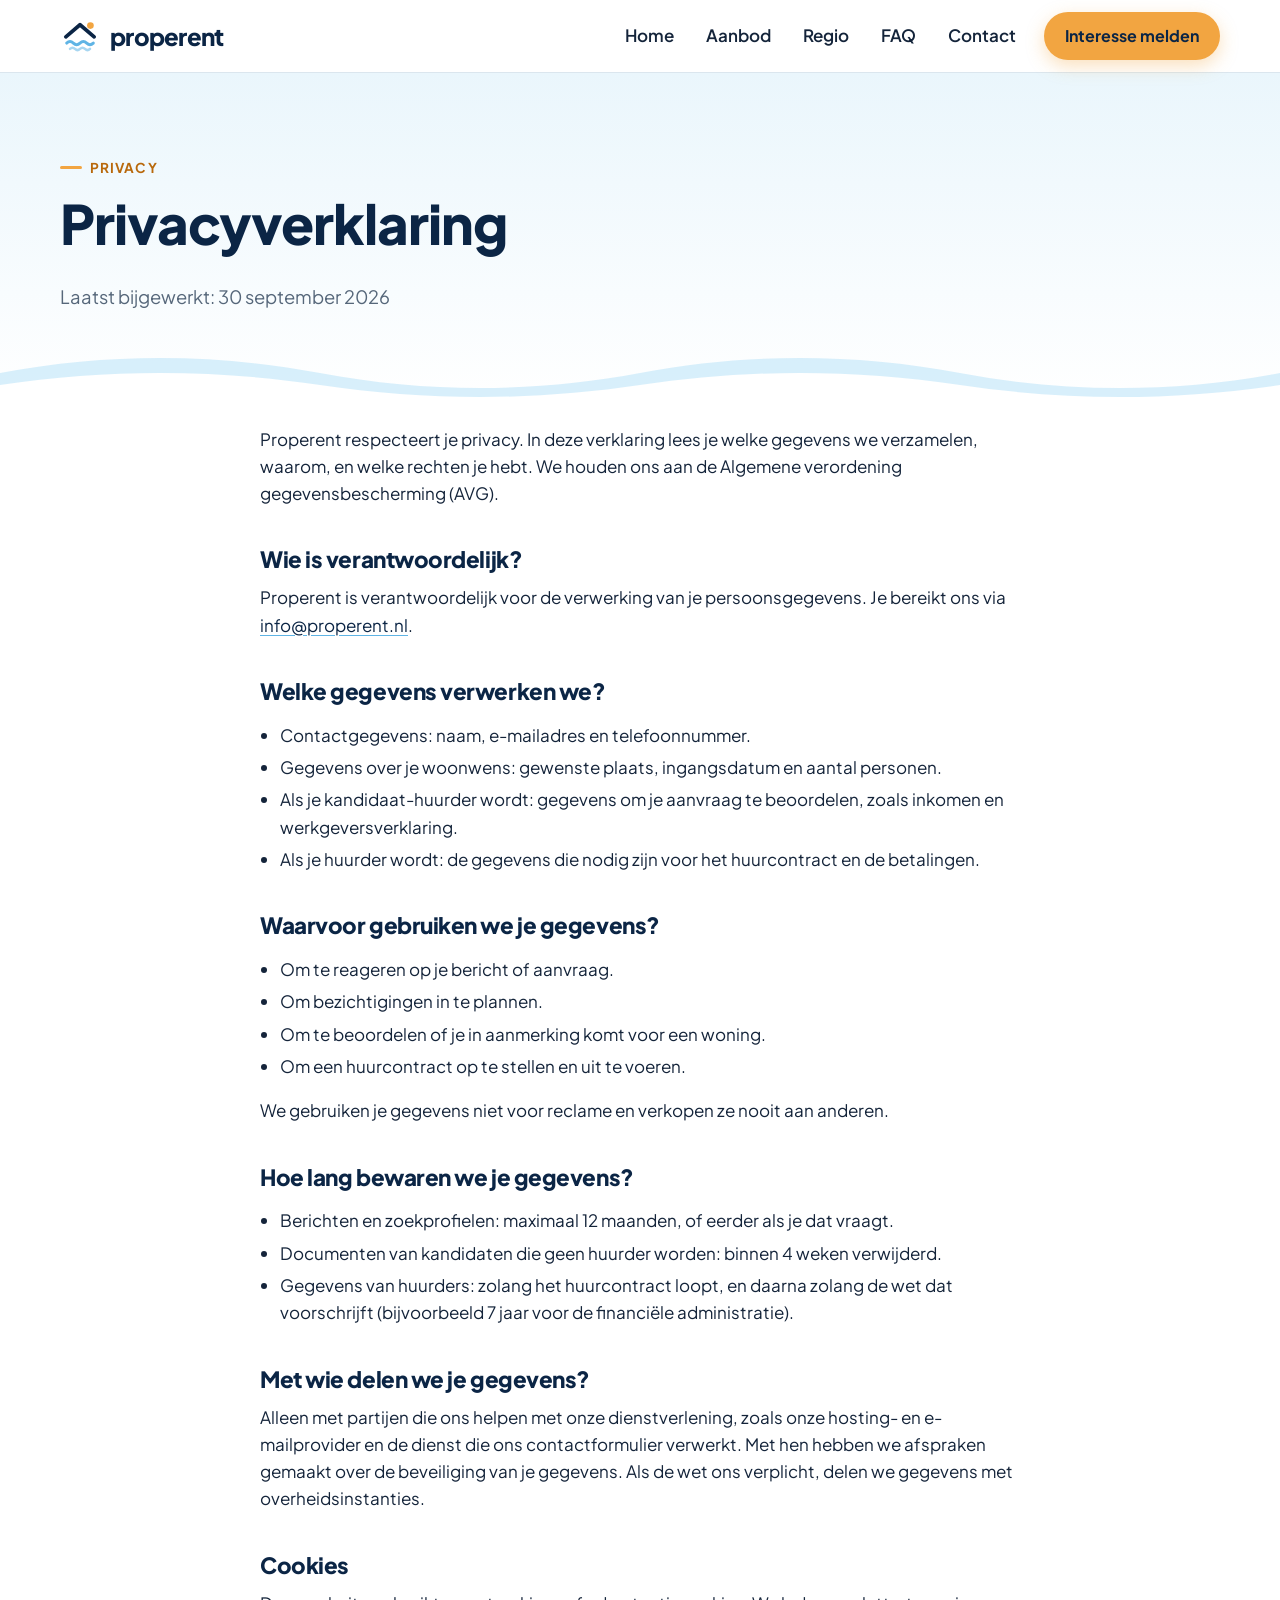
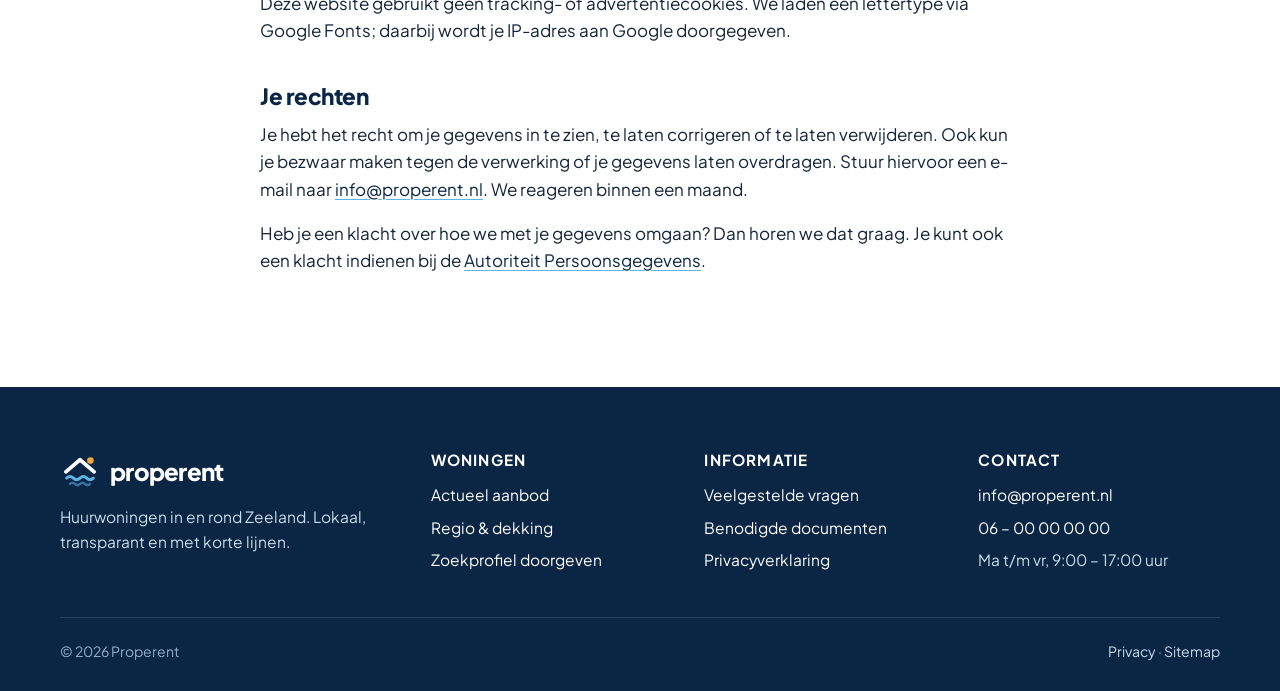
==== privacy.html @ c1a24fbe "Eerste versie Properent-website, logo en huisstijl Statische website (HTML/CSS/JS, geen build-stap) " ====
<!doctype html>
<html lang="nl">
<head>
  <meta charset="utf-8">
  <meta name="viewport" content="width=device-width, initial-scale=1">
  <title>Privacyverklaring | Properent</title>
  <meta name="description" content="Lees hoe Properent omgaat met je persoonsgegevens.">
  <link rel="canonical" href="https://www.properent.nl/privacy.html">
  <meta property="og:type" content="website">
  <meta property="og:title" content="Privacyverklaring | Properent">
  <meta property="og:description" content="Lees hoe Properent omgaat met je persoonsgegevens.">
  <meta property="og:image" content="https://www.properent.nl/assets/img/og-image.png">
  <meta name="theme-color" content="#0b2545">
  <link rel="icon" href="assets/img/favicon.svg" type="image/svg+xml">
  <link rel="manifest" href="site.webmanifest">
  <link rel="preconnect" href="https://fonts.googleapis.com">
  <link rel="preconnect" href="https://fonts.gstatic.com" crossorigin>
  <link href="https://fonts.googleapis.com/css2?family=Plus+Jakarta+Sans:wght@400;500;600;700;800&display=swap" rel="stylesheet">
  <link rel="stylesheet" href="assets/css/style.css">
</head>
<body>
<!-- HEADER -->
<a class="skip-link" href="#main">Naar inhoud</a>
<header class="site-header">
  <div class="wrap">
    <a class="brand" href="index.html" aria-label="Properent – naar de homepage">
      <svg viewBox="0 0 48 48" aria-hidden="true"><circle cx="36.5" cy="11.5" r="4" fill="#F2A541"/><path d="M7 25 24 10.5 41 25" fill="none" stroke="#0B2545" stroke-width="4.5" stroke-linecap="round" stroke-linejoin="round"/><path d="M8 32.5c2.7-2.6 5.3-2.6 8 0s5.3 2.6 8 0 5.3-2.6 8 0 5.3 2.6 8 0" fill="none" stroke="#5FB4E5" stroke-width="3.5" stroke-linecap="round"/><path d="M12 39.5c2-1.9 4-1.9 6 0s4 1.9 6 0 4-1.9 6 0 4 1.9 6 0" fill="none" stroke="#5FB4E5" stroke-width="3" stroke-linecap="round" opacity=".55"/></svg>
      <span>properent</span>
    </a>
    <button class="nav-toggle" type="button" aria-controls="nav" aria-expanded="false" aria-label="Menu">
      <svg viewBox="0 0 24 24" fill="none" stroke="currentColor" stroke-width="2.2" stroke-linecap="round"><path d="M4 7h16M4 12h16M4 17h16"/></svg>
    </button>
    <nav class="nav" id="nav" aria-label="Hoofdmenu">
      <a href="index.html">Home</a>
      <a href="aanbod.html">Aanbod</a>
      <a href="regio.html">Regio</a>
      <a href="faq.html">FAQ</a>
      <a href="contact.html">Contact</a>
      <a class="btn btn-primary" href="contact.html?onderwerp=interesse">Interesse melden</a>
    </nav>
  </div>
</header>
<!-- /HEADER -->

<main id="main">
  <section class="page-head">
    <div class="wrap">
      <span class="eyebrow">Privacy</span>
      <h1>Privacyverklaring</h1>
      <p>Laatst bijgewerkt: 30 september 2026</p>
    </div>
    <svg class="hero-waves" viewBox="0 0 1440 60" preserveAspectRatio="none" aria-hidden="true"><path d="M0 30c120-20 240-20 360 0s240 20 360 0 240-20 360 0 240 20 360 0v30H0z" fill="#a9dcf5" opacity=".45"/><path d="M0 42c120-16 240-16 360 0s240 16 360 0 240-16 360 0 240 16 360 0v18H0z" fill="#fff"/></svg>
  </section>
  <section class="section" style="padding-top:24px">
    <div class="wrap prose">
      <p>Properent respecteert je privacy. In deze verklaring lees je welke gegevens we verzamelen, waarom, en welke rechten je hebt. We houden ons aan de Algemene verordening gegevensbescherming (AVG).</p>

      <h2>Wie is verantwoordelijk?</h2>
      <p>Properent is verantwoordelijk voor de verwerking van je persoonsgegevens. Je bereikt ons via <a data-contact="email" href="mailto:info@properent.nl">info@properent.nl</a>.</p>

      <h2>Welke gegevens verwerken we?</h2>
      <ul>
        <li>Contactgegevens: naam, e-mailadres en telefoonnummer.</li>
        <li>Gegevens over je woonwens: gewenste plaats, ingangsdatum en aantal personen.</li>
        <li>Als je kandidaat-huurder wordt: gegevens om je aanvraag te beoordelen, zoals inkomen en werkgeversverklaring.</li>
        <li>Als je huurder wordt: de gegevens die nodig zijn voor het huurcontract en de betalingen.</li>
      </ul>

      <h2>Waarvoor gebruiken we je gegevens?</h2>
      <ul>
        <li>Om te reageren op je bericht of aanvraag.</li>
        <li>Om bezichtigingen in te plannen.</li>
        <li>Om te beoordelen of je in aanmerking komt voor een woning.</li>
        <li>Om een huurcontract op te stellen en uit te voeren.</li>
      </ul>
      <p>We gebruiken je gegevens niet voor reclame en verkopen ze nooit aan anderen.</p>

      <h2>Hoe lang bewaren we je gegevens?</h2>
      <ul>
        <li>Berichten en zoekprofielen: maximaal 12 maanden, of eerder als je dat vraagt.</li>
        <li>Documenten van kandidaten die geen huurder worden: binnen 4 weken verwijderd.</li>
        <li>Gegevens van huurders: zolang het huurcontract loopt, en daarna zolang de wet dat voorschrijft (bijvoorbeeld 7 jaar voor de financiële administratie).</li>
      </ul>

      <h2>Met wie delen we je gegevens?</h2>
      <p>Alleen met partijen die ons helpen met onze dienstverlening, zoals onze hosting- en e-mailprovider en de dienst die ons contactformulier verwerkt. Met hen hebben we afspraken gemaakt over de beveiliging van je gegevens. Als de wet ons verplicht, delen we gegevens met overheidsinstanties.</p>

      <h2>Cookies</h2>
      <p>Deze website gebruikt geen tracking- of advertentiecookies. We laden een lettertype via Google Fonts; daarbij wordt je IP-adres aan Google doorgegeven.</p>

      <h2>Je rechten</h2>
      <p>Je hebt het recht om je gegevens in te zien, te laten corrigeren of te laten verwijderen. Ook kun je bezwaar maken tegen de verwerking of je gegevens laten overdragen. Stuur hiervoor een e-mail naar <a data-contact="email" href="mailto:info@properent.nl">info@properent.nl</a>. We reageren binnen een maand.</p>
      <p>Heb je een klacht over hoe we met je gegevens omgaan? Dan horen we dat graag. Je kunt ook een klacht indienen bij de <a href="https://autoriteitpersoonsgegevens.nl" rel="noopener">Autoriteit Persoonsgegevens</a>.</p>
    </div>
  </section>
</main>

<!-- FOOTER -->
<footer class="site-footer">
  <div class="wrap">
    <div class="footer-grid">
      <div>
        <a class="brand" href="index.html" aria-label="Properent – naar de homepage">
          <svg viewBox="0 0 48 48" width="36" height="36" aria-hidden="true"><circle cx="36.5" cy="11.5" r="4" fill="#F2A541"/><path d="M7 25 24 10.5 41 25" fill="none" stroke="#FFFFFF" stroke-width="4.5" stroke-linecap="round" stroke-linejoin="round"/><path d="M8 32.5c2.7-2.6 5.3-2.6 8 0s5.3 2.6 8 0 5.3-2.6 8 0 5.3 2.6 8 0" fill="none" stroke="#5FB4E5" stroke-width="3.5" stroke-linecap="round"/><path d="M12 39.5c2-1.9 4-1.9 6 0s4 1.9 6 0 4-1.9 6 0 4 1.9 6 0" fill="none" stroke="#5FB4E5" stroke-width="3" stroke-linecap="round" opacity=".55"/></svg>
          <span>properent</span>
        </a>
        <p>Huurwoningen in en rond Zeeland. Lokaal, transparant en met korte lijnen.</p>
      </div>
      <div>
        <h4>Woningen</h4>
        <ul>
          <li><a href="aanbod.html">Actueel aanbod</a></li>
          <li><a href="regio.html">Regio &amp; dekking</a></li>
          <li><a href="contact.html?onderwerp=zoekprofiel">Zoekprofiel doorgeven</a></li>
        </ul>
      </div>
      <div>
        <h4>Informatie</h4>
        <ul>
          <li><a href="faq.html">Veelgestelde vragen</a></li>
          <li><a href="faq.html#documenten">Benodigde documenten</a></li>
          <li><a href="privacy.html">Privacyverklaring</a></li>
        </ul>
      </div>
      <div>
        <h4>Contact</h4>
        <ul>
          <li data-contact-item><a data-contact="email" href="mailto:info@properent.nl">info@properent.nl</a></li>
          <li data-contact-item><a data-contact="telefoon" href="tel:+31600000000">06 – 00 00 00 00</a></li>
          <li data-contact-item><span data-contact="bereikbaar">Ma t/m vr, 9:00 – 17:00 uur</span></li>
        </ul>
      </div>
    </div>
    <div class="footer-bottom">
      <span>© <span data-year>2026</span> Properent<span data-contact-item> · <span data-contact="kvk"></span></span><span data-contact-item> · <span data-contact="adres"></span></span></span>
      <span><a href="privacy.html">Privacy</a> · <a href="sitemap.xml">Sitemap</a></span>
    </div>
  </div>
</footer>
<!-- /FOOTER -->
<script src="assets/js/config.js"></script>
<script src="data/woningen.js"></script>
<script src="assets/js/main.js"></script>
</body>
</html>
---- assets/css/style.css ----
/* ==========================================================================
   Properent – stylesheet
   Huisstijl: zie docs/HUISSTIJL.md
   ========================================================================== */

:root {
  /* Kleuren */
  --navy: #0b2545;          /* Diepzee – hoofdkleur, tekst & logo */
  --navy-2: #13355e;
  --blue: #5fb4e5;          /* Zeelandblauw – de lichtblauwe merkkleur */
  --blue-light: #a9dcf5;
  --blue-tint: #eaf6fc;     /* Nevel – lichte vlakken */
  --sand: #f2a541;          /* Duinzand – accent voor knoppen & highlights */
  --sand-dark: #b8680b;     /* Duinzand donker – accent als tekst */
  --sand-tint: #fdf3e3;

  --ink: #14243a;
  --muted: #56677a;
  --line: #dbe6ee;
  --bg: #ffffff;
  --bg-alt: #f5f9fc;

  --ok: #1f8a5b;
  --warn: #b8680b;
  --gone: #8a95a3;

  /* Typografie */
  --font: "Plus Jakarta Sans", "Segoe UI", system-ui, -apple-system, Roboto, Arial, sans-serif;

  /* Vormen */
  --radius: 14px;
  --radius-lg: 22px;
  --shadow: 0 1px 2px rgb(11 37 69 / 6%), 0 8px 24px rgb(11 37 69 / 8%);
  --shadow-lg: 0 2px 4px rgb(11 37 69 / 6%), 0 18px 48px rgb(11 37 69 / 14%);
  --wrap: 1160px;
}

*,
*::before,
*::after { box-sizing: border-box; }

html { scroll-behavior: smooth; -webkit-text-size-adjust: 100%; }

body {
  margin: 0;
  font-family: var(--font);
  font-size: 1.0625rem;
  line-height: 1.6;
  color: var(--ink);
  background: var(--bg);
  -webkit-font-smoothing: antialiased;
}

img, svg { max-width: 100%; display: block; }
[hidden] { display: none !important; }

a { color: var(--navy); text-decoration-color: var(--blue); text-underline-offset: 3px; }
a:hover { color: var(--navy-2); text-decoration-color: var(--sand); }

h1, h2, h3, h4 { color: var(--navy); line-height: 1.15; letter-spacing: -0.02em; margin: 0 0 .5em; }
h1 { font-size: clamp(2.1rem, 4.6vw, 3.4rem); font-weight: 800; }
h2 { font-size: clamp(1.6rem, 3vw, 2.25rem); font-weight: 800; }
h3 { font-size: 1.2rem; font-weight: 700; }
p { margin: 0 0 1em; }

:focus-visible { outline: 3px solid var(--sand); outline-offset: 2px; border-radius: 4px; }

.wrap { width: min(100% - 32px, var(--wrap)); margin-inline: auto; }
.visually-hidden { position: absolute !important; width: 1px; height: 1px; overflow: hidden; clip: rect(0 0 0 0); white-space: nowrap; }

.skip-link { position: absolute; left: 16px; top: -60px; background: var(--navy); color: #fff; padding: 10px 16px; border-radius: 8px; z-index: 100; }
.skip-link:focus { top: 12px; }

/* ---------- Knoppen ---------- */
.btn {
  display: inline-flex; align-items: center; justify-content: center; gap: .5em;
  font: inherit; font-weight: 700; font-size: 1rem;
  padding: .8em 1.4em; border-radius: 999px; border: 2px solid transparent;
  text-decoration: none; cursor: pointer; transition: transform .15s, background .15s, box-shadow .15s;
  white-space: nowrap;
}
.btn:hover { transform: translateY(-1px); }
.btn-primary { background: var(--sand); color: var(--navy); box-shadow: 0 6px 18px rgb(242 165 65 / 35%); }
.btn-primary:hover { background: #f5b25a; color: var(--navy); }
.btn-dark { background: var(--navy); color: #fff; }
.btn-dark:hover { background: var(--navy-2); color: #fff; }
.btn-ghost { background: transparent; color: var(--navy); border-color: var(--line); }
.btn-ghost:hover { border-color: var(--blue); color: var(--navy); }
.btn-light { background: #fff; color: var(--navy); }
.btn-light:hover { color: var(--navy); background: var(--blue-tint); }
.btn-block { width: 100%; }
.btn svg { width: 1.1em; height: 1.1em; }

/* ---------- Header ---------- */
.site-header {
  position: sticky; top: 0; z-index: 50;
  background: rgb(255 255 255 / 92%); backdrop-filter: saturate(1.4) blur(10px);
  border-bottom: 1px solid var(--line);
}
.site-header .wrap { display: flex; align-items: center; justify-content: space-between; height: 72px; gap: 24px; }
.brand { display: inline-flex; align-items: center; gap: 10px; text-decoration: none; color: var(--navy); }
.brand svg { width: 40px; height: 40px; }
.brand span { font-size: 1.5rem; font-weight: 800; letter-spacing: -0.03em; }
.brand:hover { color: var(--navy); }

.nav { display: flex; align-items: center; gap: 4px; }
.nav a:not(.btn) {
  text-decoration: none; font-weight: 600; color: var(--ink); padding: 8px 14px; border-radius: 999px;
}
.nav a:not(.btn):hover { background: var(--blue-tint); color: var(--navy); }
.nav a[aria-current="page"] { color: var(--navy); background: var(--blue-tint); }
.nav .btn { margin-left: 10px; padding: .6em 1.2em; }

.nav-toggle {
  display: none; background: none; border: 0; padding: 8px; cursor: pointer; color: var(--navy);
}
.nav-toggle svg { width: 28px; height: 28px; }

@media (max-width: 880px) {
  .nav-toggle { display: block; }
  .nav {
    position: absolute; left: 0; right: 0; top: 72px; flex-direction: column; align-items: stretch;
    background: #fff; border-bottom: 1px solid var(--line); padding: 12px 16px 20px; gap: 2px;
    display: none; box-shadow: var(--shadow);
  }
  .nav.is-open { display: flex; }
  .nav a:not(.btn) { padding: 12px 14px; }
  .nav .btn { margin: 10px 0 0; }
}

/* ---------- Hero ---------- */
.hero {
  position: relative; overflow: hidden;
  background:
    radial-gradient(1200px 500px at 85% -10%, var(--blue-light) 0%, transparent 60%),
    linear-gradient(180deg, var(--blue-tint) 0%, #fff 100%);
  padding: clamp(56px, 9vw, 110px) 0 clamp(80px, 11vw, 140px);
}
.hero .wrap { position: relative; z-index: 1; display: grid; grid-template-columns: 1.15fr .85fr; gap: 48px; align-items: center; }
.hero p.lead { font-size: 1.2rem; color: var(--muted); max-width: 34em; }
.hero-actions { display: flex; flex-wrap: wrap; gap: 12px; margin-top: 28px; }
.eyebrow {
  display: inline-flex; align-items: center; gap: 8px;
  font-size: .85rem; font-weight: 700; text-transform: uppercase; letter-spacing: .08em;
  color: var(--sand-dark); margin-bottom: 14px;
}
.eyebrow::before { content: ""; width: 22px; height: 3px; border-radius: 3px; background: var(--sand); }
.hero-waves { position: absolute; left: 0; right: 0; bottom: -1px; height: 90px; width: 100%; }
.hero-card {
  background: #fff; border-radius: var(--radius-lg); box-shadow: var(--shadow-lg); padding: 28px;
}
.hero-card h2 { font-size: 1.25rem; }
.quick-search { display: grid; gap: 14px; }
.hero-stats { display: flex; gap: 28px; margin-top: 36px; flex-wrap: wrap; }
.hero-stats div { font-size: .95rem; color: var(--muted); }
.hero-stats strong { display: block; font-size: 1.6rem; color: var(--navy); letter-spacing: -0.02em; }

@media (max-width: 880px) {
  .hero .wrap { grid-template-columns: 1fr; }
}

/* Paginakop (subpagina's) */
.page-head {
  position: relative; overflow: hidden;
  background: linear-gradient(180deg, var(--blue-tint), #fff);
  padding: clamp(40px, 7vw, 76px) 0 clamp(56px, 8vw, 90px);
}
.page-head p { color: var(--muted); font-size: 1.15rem; max-width: 40em; margin: 0; }
.page-head .hero-waves { height: 60px; }

/* ---------- Secties ---------- */
.section { padding: clamp(56px, 8vw, 96px) 0; }
.section-alt { background: var(--bg-alt); }
.section-head { max-width: 640px; margin-bottom: 40px; }
.section-head p { color: var(--muted); font-size: 1.1rem; }
.section-head.center { margin-inline: auto; text-align: center; }
.section-head.center .eyebrow { justify-content: center; }

.grid { display: grid; gap: 24px; }
.grid-2 { grid-template-columns: repeat(2, 1fr); }
.grid-3 { grid-template-columns: repeat(3, 1fr); }
.grid-4 { grid-template-columns: repeat(4, 1fr); }
@media (max-width: 980px) { .grid-4 { grid-template-columns: repeat(2, 1fr); } .grid-3 { grid-template-columns: repeat(2, 1fr); } }
@media (max-width: 640px) { .grid-2, .grid-3, .grid-4 { grid-template-columns: 1fr; } }

/* USP-kaarten */
.usp {
  background: #fff; border: 1px solid var(--line); border-radius: var(--radius); padding: 26px;
  transition: box-shadow .2s, transform .2s;
}
.usp:hover { box-shadow: var(--shadow); transform: translateY(-2px); }
.usp h3 { margin-top: 16px; }
.usp p { color: var(--muted); margin: 0; font-size: 1rem; }
.icon-badge {
  width: 48px; height: 48px; border-radius: 12px; display: grid; place-items: center;
  background: var(--blue-tint); color: var(--navy);
}
.icon-badge svg { width: 24px; height: 24px; }
.icon-badge.sand { background: var(--sand-tint); color: var(--sand-dark); }

/* Stappen */
.steps { counter-reset: step; display: grid; grid-template-columns: repeat(3, 1fr); gap: 24px; list-style: none; padding: 0; margin: 0; }
.steps li {
  position: relative; background: #fff; border-radius: var(--radius); padding: 30px 26px 26px; box-shadow: var(--shadow);
}
.steps li::before {
  counter-increment: step; content: counter(step);
  display: grid; place-items: center; width: 44px; height: 44px; border-radius: 50%;
  background: var(--navy); color: #fff; font-weight: 800; font-size: 1.1rem; margin-bottom: 16px;
}
.steps li:nth-child(2)::before { background: var(--blue); color: var(--navy); }
.steps li:nth-child(3)::before { background: var(--sand); color: var(--navy); }
.steps p { color: var(--muted); margin: 0; }
@media (max-width: 800px) { .steps { grid-template-columns: 1fr; } }

/* CTA-band */
.cta-band {
  position: relative; overflow: hidden;
  background: var(--navy); color: #fff; border-radius: var(--radius-lg);
  padding: clamp(32px, 5vw, 56px); display: flex; align-items: center; justify-content: space-between; gap: 24px; flex-wrap: wrap;
}
.cta-band h2 { color: #fff; margin-bottom: .25em; }
.cta-band p { color: var(--blue-light); margin: 0; }
.cta-band .actions { display: flex; gap: 12px; flex-wrap: wrap; position: relative; z-index: 1; }
.cta-band > div:first-child { position: relative; z-index: 1; }
.cta-band::after {
  content: ""; position: absolute; right: -80px; bottom: -120px; width: 320px; height: 320px; border-radius: 50%;
  background: radial-gradient(circle, rgb(95 180 229 / 35%), transparent 70%);
}

/* ---------- Formulieren ---------- */
.field { display: grid; gap: 6px; }
.field label, .field legend { font-weight: 600; font-size: .95rem; color: var(--navy); }
.field .hint { font-size: .85rem; color: var(--muted); }
input, select, textarea {
  font: inherit; font-size: 1rem; color: var(--ink);
  width: 100%; padding: .75em .9em; border: 1.5px solid var(--line); border-radius: 10px; background: #fff;
  transition: border-color .15s, box-shadow .15s;
}
input:focus, select:focus, textarea:focus { outline: none; border-color: var(--blue); box-shadow: 0 0 0 4px rgb(95 180 229 / 22%); }
textarea { min-height: 130px; resize: vertical; }
select {
  appearance: none;
  background-image: url("data:image/svg+xml,%3Csvg xmlns='http://www.w3.org/2000/svg' viewBox='0 0 24 24' fill='none' stroke='%230b2545' stroke-width='2.5' stroke-linecap='round' stroke-linejoin='round'%3E%3Cpath d='m6 9 6 6 6-6'/%3E%3C/svg%3E");
  background-repeat: no-repeat; background-position: right .8em center; background-size: 18px; padding-right: 2.4em;
}
.check { display: flex; gap: 10px; align-items: flex-start; font-size: .95rem; color: var(--muted); }
.check input { width: 20px; height: 20px; margin-top: 3px; flex: none; accent-color: var(--navy); }
.form-grid { display: grid; grid-template-columns: 1fr 1fr; gap: 18px; }
.form-grid .full { grid-column: 1 / -1; }
@media (max-width: 640px) { .form-grid { grid-template-columns: 1fr; } }
.form-card { background: #fff; border-radius: var(--radius-lg); box-shadow: var(--shadow-lg); padding: clamp(22px, 4vw, 40px); }
.hp { position: absolute; left: -9999px; }
.form-status { margin-top: 16px; padding: 14px 16px; border-radius: 10px; font-weight: 600; display: none; }
.form-status.ok { display: block; background: #e7f6ee; color: var(--ok); }
.form-status.err { display: block; background: #fdecea; color: #a4281b; }

/* ---------- Woningkaarten ---------- */
.filters {
  display: grid; grid-template-columns: repeat(5, 1fr); gap: 14px; align-items: end;
  background: #fff; border-radius: var(--radius); box-shadow: var(--shadow); padding: 20px; margin-top: -48px; position: relative; z-index: 2;
}
@media (max-width: 980px) { .filters { grid-template-columns: repeat(2, 1fr); } .filters .btn { grid-column: 1 / -1; } }
@media (max-width: 520px) { .filters { grid-template-columns: 1fr; } }
.results-bar { display: flex; justify-content: space-between; align-items: center; margin: 32px 0 18px; gap: 12px; flex-wrap: wrap; color: var(--muted); }
.results-bar select { width: auto; }

.listing {
  display: flex; flex-direction: column; background: #fff; border-radius: var(--radius); overflow: hidden;
  border: 1px solid var(--line); text-decoration: none; color: inherit; transition: box-shadow .2s, transform .2s;
}
.listing:hover { box-shadow: var(--shadow-lg); transform: translateY(-3px); color: inherit; }
.listing-media { position: relative; aspect-ratio: 4 / 3; background: var(--blue-tint); overflow: hidden; }
.listing-media img, .listing-media svg { width: 100%; height: 100%; object-fit: cover; }
.listing-body { padding: 18px 20px 20px; display: flex; flex-direction: column; gap: 6px; flex: 1; }
.listing-place { font-size: .85rem; font-weight: 700; color: var(--sand-dark); text-transform: uppercase; letter-spacing: .06em; }
.listing h3 { margin: 0; font-size: 1.15rem; }
.listing-price { font-size: 1.35rem; font-weight: 800; color: var(--navy); margin-top: auto; padding-top: 10px; }
.listing-price small { font-size: .85rem; font-weight: 600; color: var(--muted); }
.specs { display: flex; flex-wrap: wrap; gap: 6px 16px; color: var(--muted); font-size: .92rem; list-style: none; padding: 0; margin: 4px 0 0; }
.specs li { display: inline-flex; align-items: center; gap: 6px; }
.specs svg { width: 16px; height: 16px; color: var(--blue); }

.badge {
  display: inline-flex; align-items: center; gap: 6px; font-size: .8rem; font-weight: 700;
  padding: 5px 11px; border-radius: 999px; background: #fff; color: var(--ink); box-shadow: 0 2px 8px rgb(11 37 69 / 14%);
}
.badge::before { content: ""; width: 8px; height: 8px; border-radius: 50%; background: currentColor; }
.badge.beschikbaar { color: var(--ok); }
.badge.optie { color: var(--warn); }
.badge.verhuurd { color: var(--gone); }
.badge.demo { color: var(--navy); background: var(--sand); box-shadow: none; }
.badge.demo::before { display: none; }
.listing-media .badges { position: absolute; left: 12px; top: 12px; display: flex; gap: 6px; flex-wrap: wrap; }
.listing.is-verhuurd .listing-media { filter: grayscale(.7); opacity: .8; }

.empty {
  text-align: center; padding: 56px 20px; border: 2px dashed var(--line); border-radius: var(--radius); color: var(--muted);
}
.empty h3 { margin-bottom: .3em; }

/* ---------- Woning detail ---------- */
.detail { display: grid; grid-template-columns: 1.5fr 1fr; gap: 40px; align-items: start; }
@media (max-width: 900px) { .detail { grid-template-columns: 1fr; } }
.gallery { display: grid; gap: 10px; }
.gallery-main { border-radius: var(--radius-lg); overflow: hidden; aspect-ratio: 16 / 10; background: var(--blue-tint); }
.gallery-main img, .gallery-main svg { width: 100%; height: 100%; object-fit: cover; }
.gallery-thumbs { display: grid; grid-template-columns: repeat(5, 1fr); gap: 10px; }
.gallery-thumbs button { padding: 0; border: 2px solid transparent; border-radius: 10px; overflow: hidden; cursor: pointer; aspect-ratio: 4/3; background: none; }
.gallery-thumbs button[aria-current="true"] { border-color: var(--sand); }
.gallery-thumbs img { width: 100%; height: 100%; object-fit: cover; }
.sticky-card { position: sticky; top: 96px; }
.price-card { background: #fff; border-radius: var(--radius-lg); box-shadow: var(--shadow-lg); padding: 28px; }
.price-card .big { font-size: 2rem; font-weight: 800; color: var(--navy); letter-spacing: -0.02em; }
.facts { display: grid; grid-template-columns: 1fr 1fr; gap: 0; margin: 20px 0; border-top: 1px solid var(--line); }
.facts div { padding: 12px 0; border-bottom: 1px solid var(--line); }
.facts dt { font-size: .82rem; color: var(--muted); }
.facts dd { margin: 0; font-weight: 700; color: var(--navy); }
.ticks { list-style: none; padding: 0; margin: 0 0 1em; display: grid; gap: 8px; }
.ticks li { display: flex; gap: 10px; align-items: flex-start; }
.ticks li::before {
  content: ""; flex: none; width: 20px; height: 20px; margin-top: 3px; border-radius: 50%;
  background: var(--blue-tint) url("data:image/svg+xml,%3Csvg xmlns='http://www.w3.org/2000/svg' viewBox='0 0 24 24' fill='none' stroke='%230b2545' stroke-width='3' stroke-linecap='round' stroke-linejoin='round'%3E%3Cpath d='m5 12 5 5 9-10'/%3E%3C/svg%3E") center / 12px no-repeat;
}
.breadcrumb { font-size: .92rem; color: var(--muted); margin-bottom: 14px; }
.breadcrumb a { color: var(--muted); }

/* ---------- Regio ---------- */
.region {
  background: #fff; border: 1px solid var(--line); border-radius: var(--radius); padding: 24px;
}
.region h3 { display: flex; align-items: center; gap: 10px; }
.region h3::before { content: ""; width: 12px; height: 12px; border-radius: 50%; background: var(--blue); flex: none; }
.region.omliggend h3::before { background: var(--sand); }
.region p { color: var(--muted); font-size: .98rem; }
.chips { display: flex; flex-wrap: wrap; gap: 8px; list-style: none; padding: 0; margin: 0; }
.chips li { background: var(--blue-tint); color: var(--navy); padding: 5px 12px; border-radius: 999px; font-size: .9rem; font-weight: 600; }
.region.omliggend .chips li { background: var(--sand-tint); }
.map-wrap { background: var(--blue-tint); border-radius: var(--radius-lg); padding: 20px; }
.map-wrap svg { width: 100%; height: auto; }
.map-legend { display: flex; gap: 18px; flex-wrap: wrap; font-size: .9rem; color: var(--muted); margin-top: 12px; }
.map-legend span { display: inline-flex; align-items: center; gap: 8px; }
.map-legend i { width: 14px; height: 14px; border-radius: 4px; display: inline-block; }

/* ---------- FAQ ---------- */
.faq-group + .faq-group { margin-top: 44px; }
.faq-group h2 { font-size: 1.4rem; }
details.faq {
  border: 1px solid var(--line); border-radius: var(--radius); background: #fff; margin-bottom: 10px; transition: box-shadow .2s;
}
details.faq[open] { box-shadow: var(--shadow); border-color: transparent; }
details.faq summary {
  cursor: pointer; list-style: none; padding: 18px 56px 18px 22px; font-weight: 700; color: var(--navy); position: relative;
}
details.faq summary::-webkit-details-marker { display: none; }
details.faq summary::after {
  content: "+"; position: absolute; right: 20px; top: 50%; transform: translateY(-50%);
  width: 28px; height: 28px; border-radius: 50%; display: grid; place-items: center;
  background: var(--blue-tint); font-size: 1.2rem; font-weight: 600; transition: transform .2s, background .2s;
}
details.faq[open] summary::after { content: "–"; background: var(--sand); }
details.faq .answer { padding: 0 22px 20px; color: var(--muted); }
details.faq .answer p:last-child { margin: 0; }
.faq-layout { display: grid; grid-template-columns: 240px 1fr; gap: 48px; align-items: start; }
.faq-nav { position: sticky; top: 100px; display: grid; gap: 4px; }
.faq-nav a { text-decoration: none; padding: 8px 12px; border-radius: 8px; font-weight: 600; color: var(--muted); }
.faq-nav a:hover { background: var(--blue-tint); color: var(--navy); }
@media (max-width: 820px) { .faq-layout { grid-template-columns: 1fr; } .faq-nav { position: static; display: flex; flex-wrap: wrap; } }

/* ---------- Contact ---------- */
.contact-layout { display: grid; grid-template-columns: 1fr 1.4fr; gap: 40px; align-items: start; }
@media (max-width: 900px) { .contact-layout { grid-template-columns: 1fr; } }
.contact-list { list-style: none; padding: 0; margin: 0 0 28px; display: grid; gap: 14px; }
.contact-list li { display: flex; gap: 14px; align-items: center; }
.contact-list a { font-weight: 700; text-decoration: none; }
.contact-list small { display: block; color: var(--muted); font-size: .88rem; }
.note {
  background: var(--sand-tint); border-left: 4px solid var(--sand); border-radius: 10px; padding: 16px 18px; color: var(--ink); font-size: .98rem;
}

/* ---------- Tekstpagina's ---------- */
.prose { max-width: 760px; }
.prose h2 { font-size: 1.4rem; margin-top: 1.8em; }
.prose ul { padding-left: 1.2em; }
.prose li { margin-bottom: .3em; }

/* ---------- Footer ---------- */
.site-footer { background: var(--navy); color: #c9dcea; padding: 64px 0 28px; margin-top: 0; font-size: .97rem; }
.site-footer a { color: #fff; text-decoration: none; }
.site-footer a:hover { color: var(--sand); }
.footer-grid { display: grid; grid-template-columns: 1.4fr 1fr 1fr 1fr; gap: 32px; }
@media (max-width: 880px) { .footer-grid { grid-template-columns: 1fr 1fr; } }
@media (max-width: 520px) { .footer-grid { grid-template-columns: 1fr; } }
.site-footer h4 { color: #fff; font-size: .95rem; text-transform: uppercase; letter-spacing: .08em; margin-bottom: 14px; }
.site-footer ul { list-style: none; padding: 0; margin: 0; display: grid; gap: 8px; }
.site-footer .brand { color: #fff; margin-bottom: 14px; }
.site-footer .brand path[stroke="#0B2545"] { stroke: #fff; }
.footer-bottom {
  display: flex; justify-content: space-between; flex-wrap: wrap; gap: 12px;
  border-top: 1px solid rgb(255 255 255 / 12%); margin-top: 44px; padding-top: 22px; font-size: .88rem; color: #8fb0c9;
}
.footer-bottom a { color: #c9dcea; }

.mt-0 { margin-top: 0; }
.center { text-align: center; }
.muted { color: var(--muted); }

@media (prefers-reduced-motion: reduce) {
  *, *::before, *::after { transition: none !important; scroll-behavior: auto !important; }
}
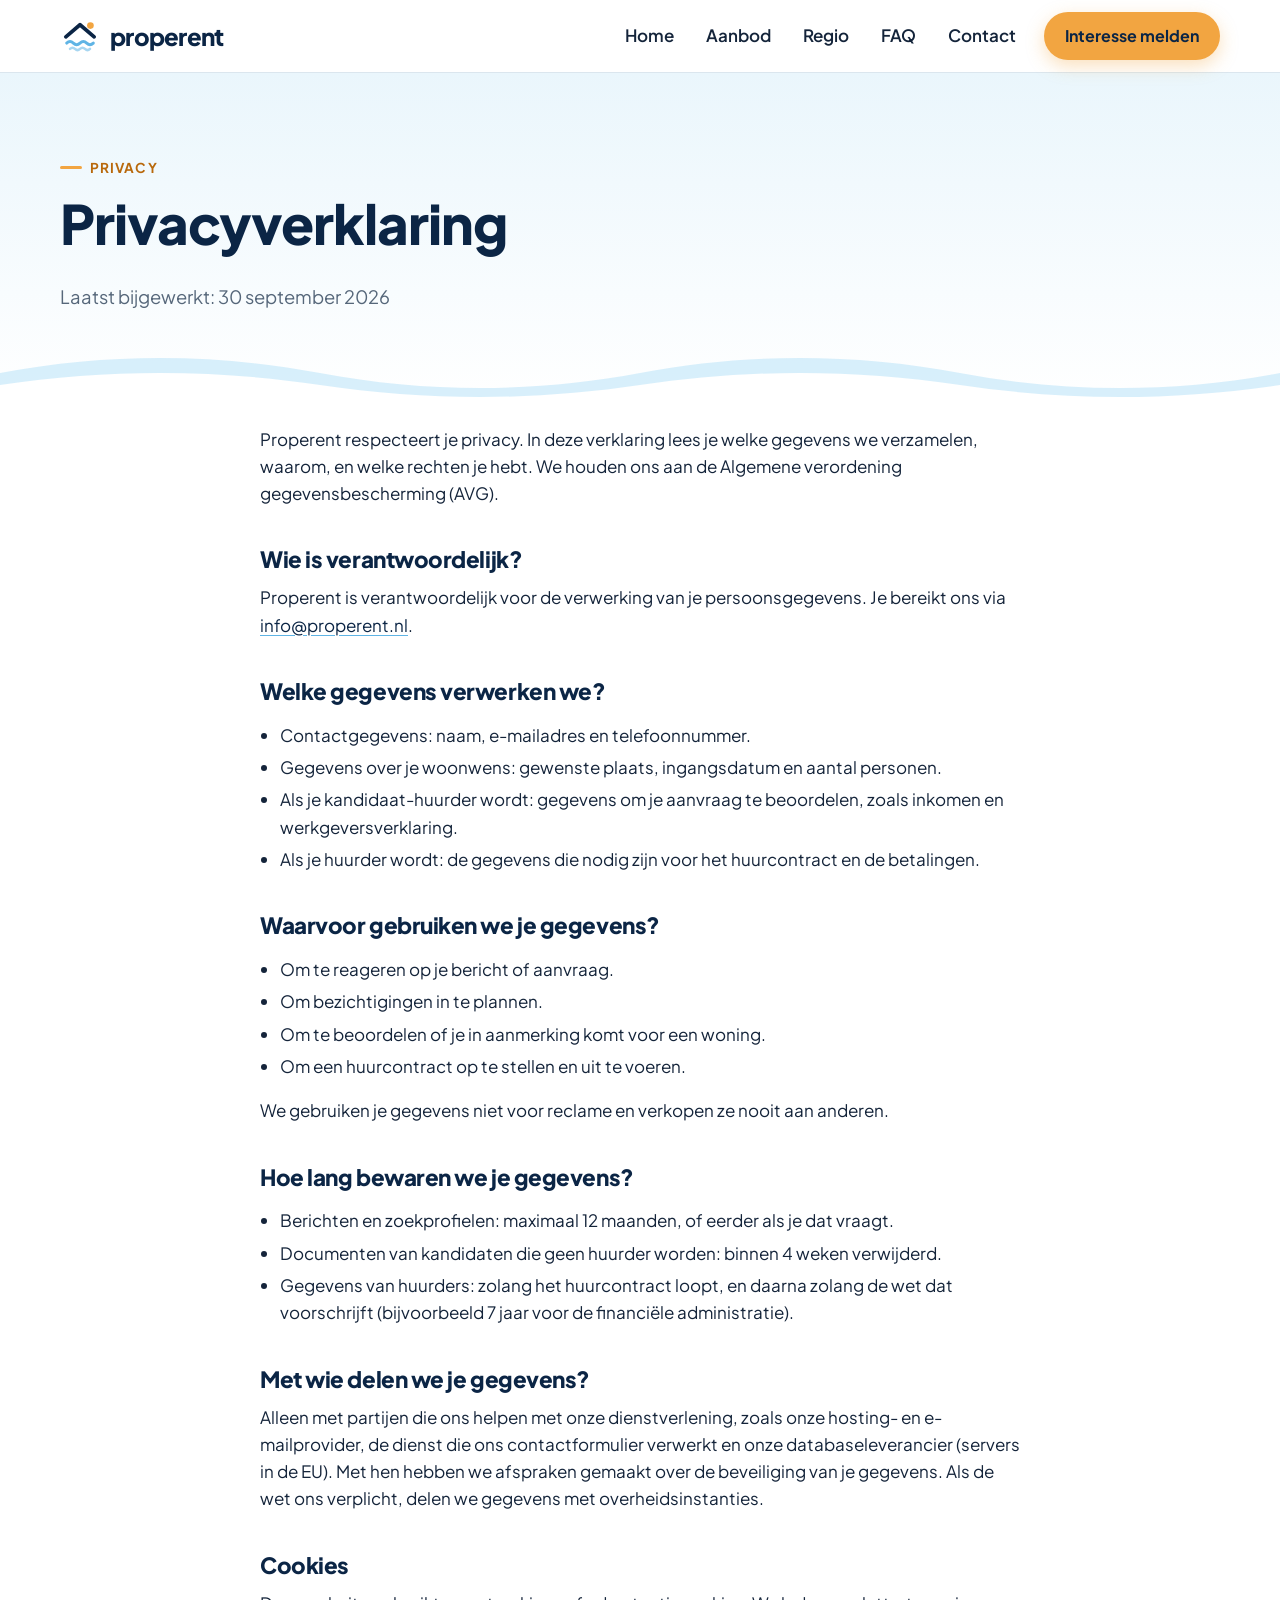
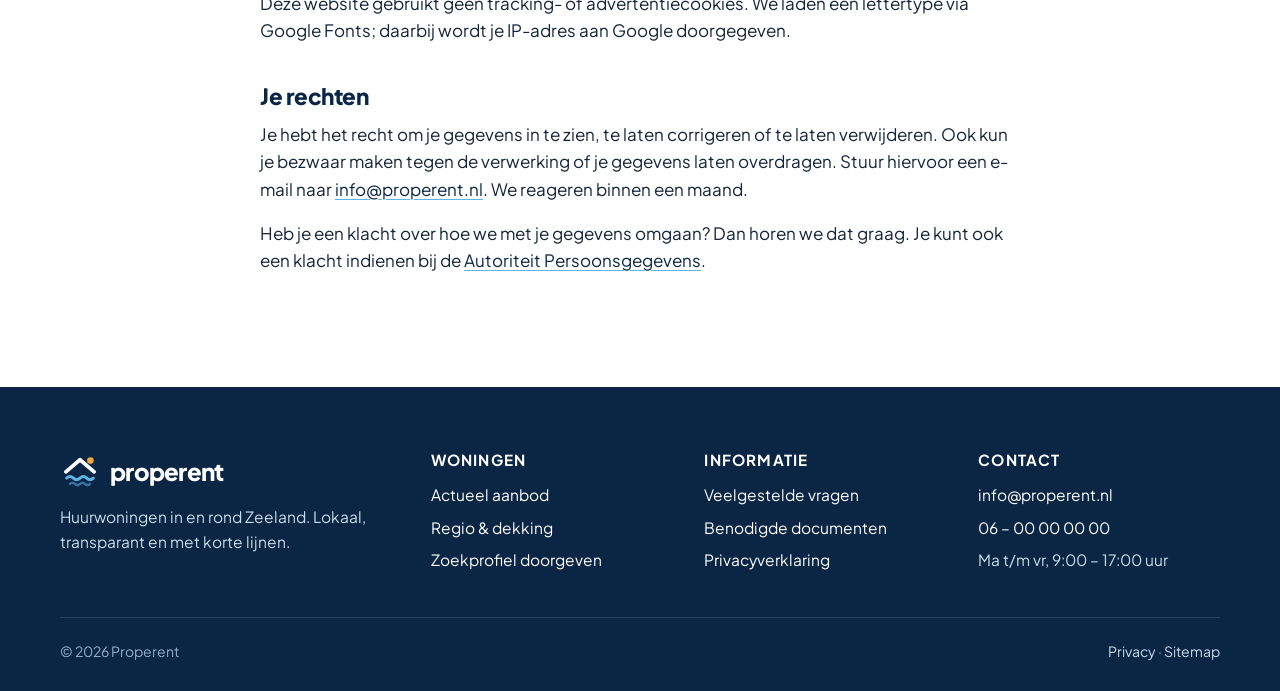
==== commit c337fdd9: "Beheeromgeving voor woningen, aanvragen en huurders Voegt een beheeromgeving toe op /beheer/ met inl" ====
--- a/privacy.html
+++ b/privacy.html
@@ -83,7 +83,7 @@
       </ul>
 
       <h2>Met wie delen we je gegevens?</h2>
-      <p>Alleen met partijen die ons helpen met onze dienstverlening, zoals onze hosting- en e-mailprovider en de dienst die ons contactformulier verwerkt. Met hen hebben we afspraken gemaakt over de beveiliging van je gegevens. Als de wet ons verplicht, delen we gegevens met overheidsinstanties.</p>
+      <p>Alleen met partijen die ons helpen met onze dienstverlening, zoals onze hosting- en e-mailprovider, de dienst die ons contactformulier verwerkt en onze databaseleverancier (servers in de EU). Met hen hebben we afspraken gemaakt over de beveiliging van je gegevens. Als de wet ons verplicht, delen we gegevens met overheidsinstanties.</p>
 
       <h2>Cookies</h2>
       <p>Deze website gebruikt geen tracking- of advertentiecookies. We laden een lettertype via Google Fonts; daarbij wordt je IP-adres aan Google doorgegeven.</p>
